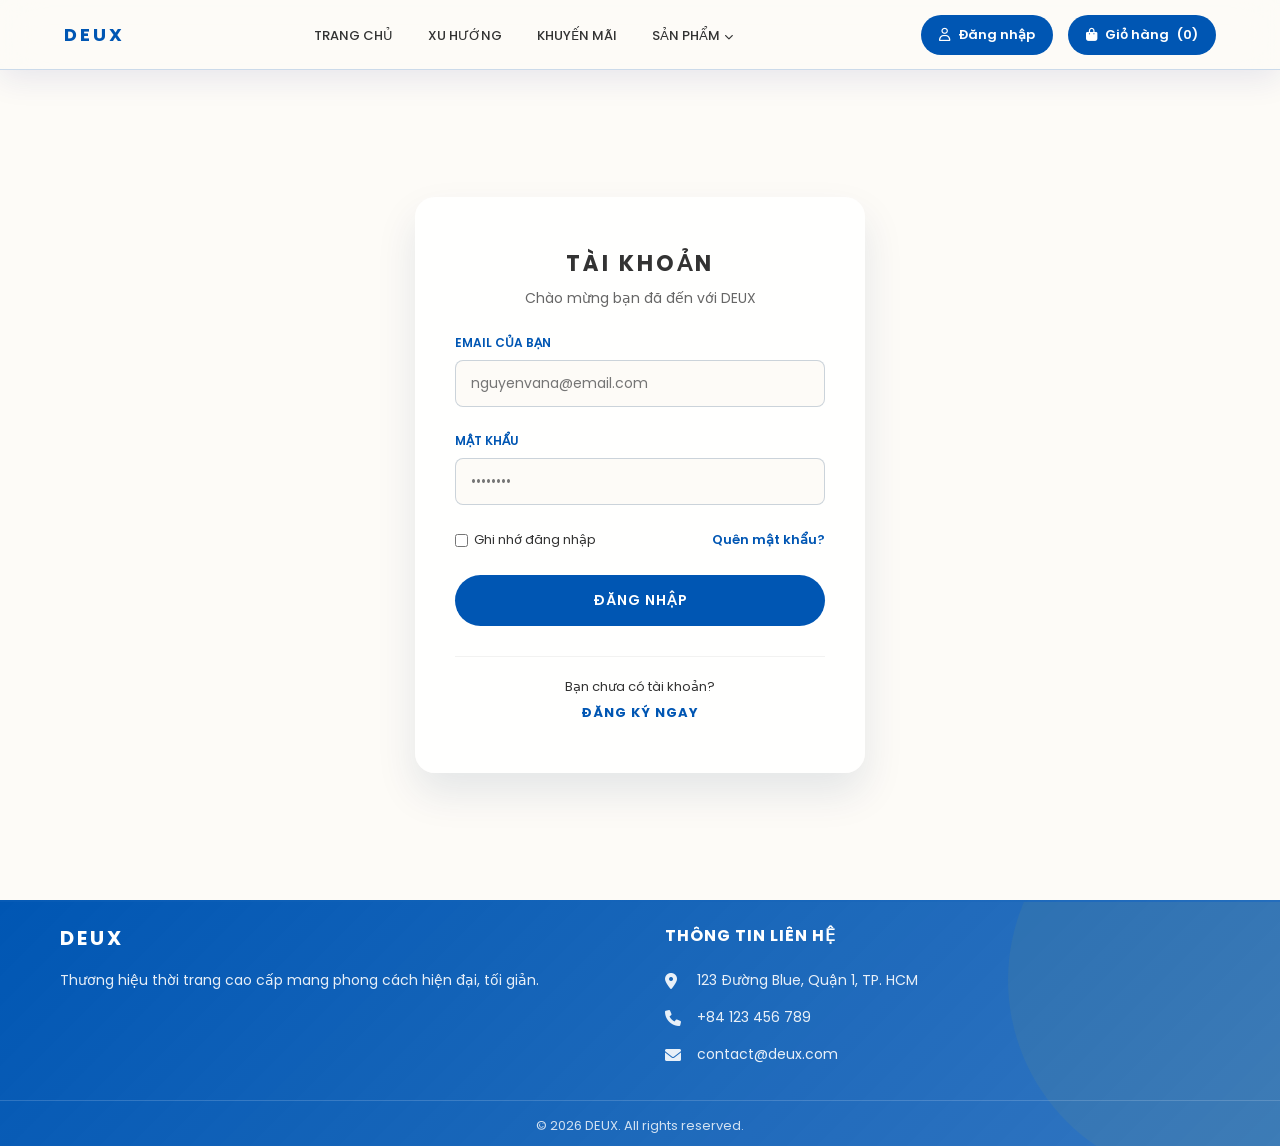
==== pages/auth/auth.html @ 9f166e13 "refactor: Consolidate auth pages into single auth.html" ====
<!--Nguyen Ba Thien An - B2405484-->

<!DOCTYPE html>
<html lang="vi">

<head>
    <meta charset="UTF-8">
    <meta name="viewport" content="width=device-width, initial-scale=1.0">
    <title>DEUX | Tài Khoản</title>
    <link rel="icon" href="/assets/images/favicon.png" type="image/png">
    <link rel="stylesheet" href="/assets/style.css">
    <link rel="stylesheet" href="auth.css">
    <link
        href="https://fonts.googleapis.com/css2?family=Playfair+Display:wght@700&family=Poppins:wght@300;400;600&display=swap"
        rel="stylesheet">
    <link rel="stylesheet" href="https://cdnjs.cloudflare.com/ajax/libs/font-awesome/6.0.0/css/all.min.css">
</head>

<body>

    <header></header>

    <main class="auth-wrapper" id="auth-wrapper">
        <!-- ===== ĐĂNG NHẬP ===== -->
        <div class="auth-container active" id="login-section">
            <div class="auth-header">
                <h2 class="auth-title">TÀI KHOẢN</h2>
                <p class="subtitle">Chào mừng bạn đã đến với DEUX</p>
            </div>

            <form class="login-form">
                <div class="input-group">
                    <label for="login-email">Email của bạn</label>
                    <input type="email" id="email" placeholder="nguyenvana@email.com" required>
                </div>

                <div class="input-group">
                    <label for="login-password">Mật khẩu</label>
                    <input type="password" id="password" placeholder="••••••••" required>
                </div>

                <div class="form-options">
                    <label class="remember-me">
                        <input type="checkbox"> Ghi nhớ đăng nhập
                    </label>
                    <a href="javascript:void(0)" onclick="showSection('forgot')" class="forgot-pass">Quên mật khẩu?</a>
                </div>

                <div id="login-msg"></div>
                <button type="submit" class="btn-auth-submit">Đăng Nhập</button>
            </form>

            <div class="auth-card-footer">
                <p>Bạn chưa có tài khoản?</p>
                <a href="javascript:void(0)" onclick="showSection('register')" class="link-auth">ĐĂNG KÝ NGAY</a>
            </div>
        </div>

        <!-- ===== ĐĂNG KÝ ===== -->
        <div class="auth-container" id="register-section">
            <div class="auth-header">
                <h2 class="auth-title">TÀI KHOẢN</h2>
                <p class="subtitle">Chào mừng bạn đã đến với DEUX</p>
            </div>

            <form class="register-form">
                <div class="form-grid">
                    <div class="input-group">
                        <label for="fullname">Họ Tên<span class="mausao">*</span></label>
                        <input type="text" id="fullname" placeholder="Nguyen Van A" required>
                    </div>

                    <div class="input-group">
                        <label for="email">Email<span class="mausao">*</span></label>
                        <input type="email" id="email" placeholder="nguyenvana@email.com" required>
                    </div>

                    <div class="input-group">
                        <label for="phone">Số điện thoại<span class="mausao">*</span></label>
                        <input type="tel" id="phone" placeholder="0123456789" required>
                    </div>

                    <div class="input-group">
                        <label for="address">Địa chỉ<span class="mausao">*</span></label>
                        <input type="text" id="address" placeholder="Quan 1, Tp.HCM" required>
                    </div>

                    <div class="input-group">
                        <label for="password">Mật Khẩu<span class="mausao">*</span></label>
                        <input type="password" id="password" placeholder="••••••••" required>
                    </div>

                    <div class="input-group">
                        <label for="confirm-password">Nhập Lại Mật Khẩu<span class="mausao">*</span></label>
                        <input type="password" id="confirm-password" placeholder="••••••••" required>
                    </div>
                </div>

                <div class="contact-to-you">
                    <h3 class="contact-title">Liên hệ</h3>
                    <p class="contact-subtitle">Chúng tôi có thể liên hệ với bạn qua hình thức</p>
                    <div class="checkbox-group">
                        <label>
                            <input type="checkbox" name="contact" value="call">
                            Gọi điện
                        </label>
                        <label>
                            <input type="checkbox" name="contact" value="zalo">
                            Zalo
                        </label>
                        <label>
                            <input type="checkbox" name="contact" value="email">
                            Email
                        </label>
                    </div>
                </div>

                <div id="register-msg"></div>
                <button type="submit" class="btn-auth-submit">Đăng Ký</button>
            </form>

            <div class="auth-card-footer">
                <p>Bạn đã có tài khoản?</p>
                <a href="javascript:void(0)" onclick="showSection('login')" class="link-auth">ĐĂNG NHẬP TẠI ĐÂY</a>
            </div>
        </div>

        <!-- ===== QUÊN MẬT KHẨU ===== -->
        <div class="auth-container" id="forgot-section">
            <h1 class="simple-title">QUÊN MẬT KHẨU</h1>
            <p class="simple-subtitle">Nhập email của bạn để lấy lại mật khẩu</p>

            <form class="simple-form">
                <div class="input-line-group">
                    <input type="email" id="reset-email" placeholder="Email Address" required>
                </div>

                <div id="forgot-msg"></div>
                <button type="submit" class="btn-reset-password">LẤY LẠI MẬT KHẨU</button>
            </form>

            <div class="simple-footer">
                <a href="javascript:void(0)" onclick="showSection('login')" class="back-link">QUAY LẠI ĐĂNG NHẬP</a>
            </div>
        </div>
    </main>

    <footer></footer>

    <script src="/assets/components.js"></script>
    <script src="/assets/main.js"></script>
    <script src="/pages/auth/auth.js"></script>
    <script>
        /**
         * Chuyển đổi giữa các section: login, register, forgot
         */
        function showSection(section) {
            const sections = ['login', 'register', 'forgot'];
            const wrapper = document.getElementById('auth-wrapper');
            
            sections.forEach(s => {
                const el = document.getElementById(s + '-section');
                if (el) el.classList.remove('active');
            });
            
            const activeEl = document.getElementById(section + '-section');
            if (activeEl) {
                activeEl.classList.add('active');
                
                // Cập nhật URL hash để load đúng tab nếu refresh (tùy chọn)
                // history.pushState(null, null, '#' + section);
                
                // Adjust wrapper layout
                if (section === 'register') {
                    wrapper.classList.add('register-active');
                } else {
                    wrapper.classList.remove('register-active');
                }
            }
        }

        // Kiểm tra hash hoặc query để auto show section
        window.addEventListener('load', () => {
            const params = new URLSearchParams(window.location.search);
            const mode = params.get('mode');
            if (mode && ['login', 'register', 'forgot'].includes(mode)) {
                showSection(mode);
            }
        });
    </script>
</body>

</html>
---- assets/style.css ----
:root {
    --primary-blue: #0056b3;
    --accent-blue: #003366;
    --white-cream: #fdfbf7;
    --text-dark: #333333;
}

html {
    scroll-behavior: smooth;
}

* {
    margin: 0;
    padding: 0;
    box-sizing: border-box;
}

body {
    font-family: 'Poppins', sans-serif;
    background: var(--white-cream);
    color: var(--text-dark);
    overflow-x: hidden;
}

/* ===== HEADER / NAVBAR ===== */
.menu-mobile {
    display: none;
    color: var(--primary-blue);
    background: none;
    border: none;
    font-size: 20px;
    cursor: pointer;
}

header {
    position: fixed;
    top: 0;
    width: 100%;
    height: 70px;
    display: flex;
    align-items: center;
    padding: 0 5%;
    background: rgba(253, 251, 247, 0.7);
    backdrop-filter: blur(20px);
    z-index: 1000;
    border-bottom: 1px solid rgba(0, 86, 179, 0.2);
    box-shadow: 0 8px 32px rgba(31, 38, 135, 0.1);
    animation: slideDown 0.5s ease-out;
}

@keyframes slideDown {
    from {
        transform: translateY(-100%);
        opacity: 0;
    }

    to {
        transform: translateY(0);
        opacity: 1;
    }
}

.logo {
    color: var(--primary-blue);
    font-weight: 700;
    letter-spacing: 3px;
    font-size: 18px;
    text-decoration: none;
    white-space: nowrap;
    animation: fadeInLeft 0.6s ease-out;
}

@keyframes fadeInLeft {
    from {
        transform: translateX(-50px);
        opacity: 0;
    }

    to {
        transform: translateX(0);
        opacity: 1;
    }
}

/* Nav căn giữa flex */
nav {
    flex: 1;
    display: flex;
    justify-content: center;
}

nav ul {
    display: flex;
    list-style: none;
    gap: 35px;
}

nav a {
    text-decoration: none;
    color: var(--text-dark);
    font-size: 13px;
    text-transform: uppercase;
    font-weight: 500;
    transition: 0.3s;
    position: relative;
}

nav a::after {
    content: '';
    position: absolute;
    bottom: -8px;
    left: 0;
    width: 0;
    height: 3px;
    background: var(--primary-blue);
    transition: width 0.3s ease;
}

nav a:hover::after,
nav a.active::after {
    width: 100%;
}

nav a.active {
    color: var(--primary-blue);
    font-weight: 600;
}

.nav-actions {
    display: flex;
    gap: 15px;
    margin-left: auto;
}

.btn-login,
.btn-cart {
    background: var(--primary-blue);
    color: white;
    border: none;
    padding: 10px 18px;
    border-radius: 25px;
    cursor: pointer;
    font-size: 13px;
    font-weight: 600;
    font-family: 'Poppins', sans-serif;
    transition: background 0.4s ease, transform 0.3s ease, box-shadow 0.3s ease;
    display: flex;
    align-items: center;
    gap: 8px;
    white-space: nowrap;
    text-decoration: none;
}

.btn-login:hover,
.btn-cart:hover {
    background: var(--accent-blue);
    transform: translateY(-2px);
    box-shadow: 0 8px 20px rgba(0, 51, 102, 0.3);
}


/* ===== HERO ===== */
.hero {
    height: 100vh;
    background: linear-gradient(135deg, rgba(0, 51, 102, 0.5) 0%, rgba(0, 86, 179, 0.5) 100%),
        url('/assets/images/hero-bg.jpg') center/cover no-repeat;
    display: flex;
    align-items: center;
    justify-content: center;
    color: white;
    text-align: center;
    margin-top: 70px;
    position: relative;
    overflow: hidden;
}

.hero::before {
    content: '';
    position: absolute;
    top: -50%;
    right: -10%;
    width: 500px;
    height: 500px;
    background: rgba(255, 215, 0, 0.1);
    border-radius: 50%;
    animation: float 6s ease-in-out infinite;
}

.hero::after {
    content: '';
    position: absolute;
    bottom: -30%;
    left: -5%;
    width: 400px;
    height: 400px;
    background: rgba(255, 255, 255, 0.05);
    border-radius: 50%;
    animation: float 8s ease-in-out infinite reverse;
}

@keyframes float {

    0%,
    100% {
        transform: translateY(0);
    }

    50% {
        transform: translateY(30px);
    }
}

.hero-content {
    position: relative;
    z-index: 10;
    animation: fadeInUp 1s ease-out;
}

@keyframes fadeInUp {
    from {
        transform: translateY(50px);
        opacity: 0;
    }

    to {
        transform: translateY(0);
        opacity: 1;
    }
}

.hero-content h1 {
    font-size: 70px;
    font-weight: 700;
    margin-bottom: 20px;
    font-family: 'Playfair Display', serif;
    text-shadow: 0 4px 20px rgba(0, 0, 0, 0.3);
}

.hero-content span {
    color: #FFD700;
}

@keyframes pulse {

    0%,
    100% {
        opacity: 1;
    }

    50% {
        opacity: 0.7;
    }
}

.btn-shop {
    margin-top: 30px;
    padding: 15px 50px;
    background: var(--primary-blue);
    color: white;
    border: none;
    border-radius: 50px;
    font-size: 16px;
    font-weight: 600;
    font-family: 'Poppins', sans-serif;
    cursor: pointer;
    transition: background 0.4s ease, transform 0.4s ease, box-shadow 0.4s ease;
    box-shadow: 0 10px 30px rgba(0, 51, 102, 0.4);
    text-transform: uppercase;
    letter-spacing: 1px;
}

.btn-shop:hover {
    background: var(--accent-blue);
    transform: translateY(-4px);
    box-shadow: 0 15px 40px rgba(0, 51, 102, 0.5);
}

/* ===== COLLECTION SECTIONS ===== */
.collection {
    height: 100vh;
    display: flex;
    align-items: center;
    border-top: 1px solid rgba(0, 86, 179, 0.15);
    position: relative;
    overflow: hidden;

    background: var(--white-cream);
}

/* Đường kẻ trang trí trên */
.collection::before {
    content: '';
    position: absolute;
    top: 0;
    left: 10%;
    right: 10%;
    height: 1px;
    background: rgba(0, 86, 179, 0.3);
}

/* Hoa văn chấm nền */
.collection::after {
    content: '';
    position: absolute;
    inset: 0;
    pointer-events: none;
    z-index: 0;
}

/* Vòng tròn trang trí phải */
.collection .deco-circle-right {
    position: absolute;
    right: -80px;
    top: 50%;
    transform: translateY(-50%);
    width: 340px;
    height: 340px;
    border-radius: 50%;
    border: 1.5px solid rgba(0, 86, 179, 0.12);
    pointer-events: none;
}

.collection .deco-circle-right::before {
    content: '';
    position: absolute;
    inset: 30px;
    border-radius: 50%;
    border: 1px solid rgba(255, 215, 0, 0.15);
}

/* Vòng tròn trang trí trái */
.collection .deco-circle-left {
    position: absolute;
    left: -60px;
    bottom: 60px;
    width: 220px;
    height: 220px;
    border-radius: 50%;
    border: 1px solid rgba(0, 86, 179, 0.1);
    pointer-events: none;
}

/* Container phải nằm trên z-index */
.collection .container {
    position: relative;
    z-index: 1;
}

/* ===== SALE SECTION ===== */
.sale-bg {
    background: rgba(0, 86, 179, 0.04);
}

.sale-bg::after {
    background-image: none;
}

.container {
    max-width: 1200px;
    margin: 0 auto;
    padding: 0 20px;
    width: 100%;
}

.section-title {
    text-align: center;
    font-size: 42px;
    font-weight: 700;
    margin-bottom: 50px;
    color: var(--text-dark);
    animation: fadeIn 0.8s ease-out;
}

@keyframes fadeIn {
    from {
        opacity: 0;
    }

    to {
        opacity: 1;
    }
}

.section-title span {
    color: var(--primary-blue);
}

/* ===== GRID / CARDS ===== */
.grid {
    display: flex;
    justify-content: flex-start;
    align-items: stretch; /* Cố định chiều cao các card bằng nhau */
    gap: 30px;
    overflow-x: auto;
    padding: 10px 0;
    cursor: grab;
}

.grid.dragging {
    cursor: grabbing;
}

.grid::-webkit-scrollbar {
    height: 6px;
}

.grid::-webkit-scrollbar-track {
    background: rgba(0, 51, 102, 0.05);
    border-radius: 10px;
}

.grid::-webkit-scrollbar-thumb {
    background: var(--primary-blue);
    border-radius: 10px;
}

.grid::-webkit-scrollbar-thumb:hover {
    background: var(--primary-blue);
}

.card {
    flex: 0 0 250px;
    background: rgba(253, 251, 247, 0.8);
    backdrop-filter: blur(10px);
    border: 1px solid rgba(0, 86, 179, 0.1);
    border-radius: 15px;
    overflow: hidden;
    transition: 0.4s;
    box-shadow: 0 5px 20px rgba(0, 51, 102, 0.1);
    animation: slideIn 0.6s ease-out;
    position: relative;
    /* Flexbox cho card để nội dung giãn nở */
    display: flex;
    flex-direction: column;
}

@keyframes slideIn {
    from {
        opacity: 0;
        transform: translateY(30px);
    }

    to {
        opacity: 1;
        transform: translateY(0);
    }
}

.card:hover {
    transform: translateY(-8px);
    box-shadow: 0 15px 40px rgba(0, 51, 102, 0.25);
    border-color: rgba(0, 86, 179, 0.3);
    background: rgba(253, 251, 247, 0.95);
}

.badge {
    position: absolute;
    top: 15px;
    right: 15px;
    padding: 8px 15px;
    border-radius: 20px;
    font-size: 11px;
    font-weight: 700;
    text-transform: uppercase;
    z-index: 100;
    animation: slideInRight 0.5s ease-out;
}

@keyframes slideInRight {
    from {
        transform: translateX(100px);
        opacity: 0;
    }

    to {
        transform: translateX(0);
        opacity: 1;
    }
}

.badge.hot {
    background: #FF6B6B;
    color: white;
}

.badge.sale {
    background: #4CAF50;
    color: white;
}

.img-placeholder {
    width: 100%;
    height: 250px;
    position: relative;
    overflow: hidden;
}

/* Ảnh tự crop theo khung — không cần chỉnh kích thước ảnh gốc */
.img-placeholder img {
    width: 100%;
    height: 100%;
    object-fit: cover;
    object-position: center top;
    display: block;
    transition: transform 0.4s ease;
}

.card:hover .img-placeholder img {
    transform: scale(1.05);
}

.img-placeholder::after {
    content: '';
    position: absolute;
    inset: 0;
    background: rgba(0, 51, 102, 0.3);
    transition: 0.3s;
    opacity: 0;
    pointer-events: none;
}

.card:hover .img-placeholder::after {
    opacity: 1;
}

.card-content {
    padding: 20px;
    /* Flexbox cho content để đẩy nút xuống đáy */
    flex: 1;
    display: flex;
    flex-direction: column;
}

.card-title {
    font-size: 16px;
    font-weight: 600;
    margin-bottom: 15px;
    color: var(--text-dark);
    transition: 0.3s;
    /* Truncate long names to 2 lines and keep height consistent */
    display: -webkit-box;
    -webkit-line-clamp: 2;
    line-clamp: 2;
    -webkit-box-orient: vertical;
    overflow: hidden;
    height: 48px;
    line-height: 1.5;
}

.card:hover .card-title {
    color: var(--primary-blue);
}

.card-price {
    font-size: 18px;
    font-weight: 700;
    color: var(--primary-blue);
    margin-bottom: 15px;
}

.old-price {
    text-decoration: line-through;
    color: #999;
    margin-right: 10px;
    font-size: 14px;
}

.new-price {
    color: var(--primary-blue);
    font-weight: 700;
}

.btn-add {
    width: 100%;
    padding: 12px;
    background: var(--primary-blue);
    color: white;
    border: none;
    border-radius: 10px;
    font-size: 14px;
    font-weight: 600;
    font-family: 'Poppins', sans-serif;
    cursor: pointer;
    transition: background 0.4s ease, transform 0.3s ease, box-shadow 0.3s ease;
    margin-top: auto; /* Đẩy nút xuống đáy card */
}

.btn-add:hover {
    background: var(--accent-blue);
    transform: translateY(-2px);
    box-shadow: 0 8px 20px rgba(0, 51, 102, 0.3);
}

/* ===== FOOTER ===== */
footer {
    background: linear-gradient(135deg, var(--primary-blue), rgba(0, 86, 179, 0.8));
    color: white;
    padding: 21px 0 10px;
    border-top: 2px solid rgba(0, 86, 179, 0.3);
    position: relative;
    overflow: hidden;
}

footer::before {
    content: '';
    position: absolute;
    top: -50%;
    right: -10%;
    width: 400px;
    height: 400px;
    background: rgba(255, 215, 0, 0.05);
    border-radius: 50%;
    animation: float 8s ease-in-out infinite;
}

.footer-grid {
    display: grid;
    grid-template-columns: 1fr 1fr;
    gap: 50px;
    margin-bottom: 20px;
    position: relative;
    z-index: 10;
}

footer .logo {
    color: white;
    font-size: 20px;
    letter-spacing: 3px;
    display: block;
    margin-bottom: 15px;
}

footer>.container>div>p {
    font-size: 14px;
    line-height: 1.8;
    opacity: 0.9;
}

.footer-contact h4 {
    font-size: 16px;
    margin-bottom: 20px;
    text-transform: uppercase;
    letter-spacing: 1px;
}

.footer-contact p {
    font-size: 14px;
    margin-bottom: 12px;
    display: flex;
    align-items: center;
    gap: 12px;
    transition: 0.3s;
    opacity: 0.9;
}

.footer-contact p:hover {
    opacity: 1;
    transform: translateX(5px);
}

.footer-contact i {
    font-size: 16px;
    width: 20px;
}

.footer-bottom {
    text-align: center;
    padding-top: 15px;
    border-top: 1px solid rgba(255, 255, 255, 0.2);
    font-size: 13px;
    opacity: 0.8;
    position: relative;
    z-index: 10;
}

/* ===== USER DROPDOWN MENU ===== */
.user-menu-wrapper {
    position: relative;
}

.user-chevron {
    font-size: 10px !important;
    transition: transform 0.3s ease;
}

.user-menu-wrapper.open .user-chevron {
    transform: rotate(180deg);
}

.user-dropdown {
    display: none;
    position: absolute;
    top: calc(100% + 10px);
    right: 0;
    min-width: 180px;
    background: white;
    border-radius: 12px;
    box-shadow: 0 10px 35px rgba(0, 51, 102, 0.15);
    border: 1px solid rgba(0, 86, 179, 0.1);
    overflow: hidden;
    z-index: 2000;
    animation: dropdownIn 0.2s ease-out;
}

@keyframes dropdownIn {
    from {
        opacity: 0;
        transform: translateY(-8px);
    }

    to {
        opacity: 1;
        transform: translateY(0);
    }
}

.user-menu-wrapper.open .user-dropdown {
    display: block;
}

.user-dropdown-item {
    display: flex;
    align-items: center;
    gap: 10px;
    width: 100%;
    padding: 12px 18px;
    font-family: 'Poppins', sans-serif;
    font-size: 13px;
    font-weight: 500;
    color: var(--text-dark);
    text-decoration: none;
    background: none;
    border: none;
    cursor: pointer;
    transition: background 0.2s, color 0.2s;
    text-align: left;
}

.user-dropdown-item i {
    font-size: 14px;
    color: var(--primary-blue);
    width: 16px;
}

.user-dropdown-item:hover {
    background: rgba(0, 86, 179, 0.06);
    color: var(--primary-blue);
}

.user-dropdown-logout {
    color: #c0392b !important;
}

.user-dropdown-logout i {
    color: #c0392b !important;
}

.user-dropdown-logout:hover {
    background: rgba(192, 57, 43, 0.06) !important;
}

.user-dropdown-divider {
    height: 1px;
    background: rgba(0, 0, 0, 0.06);
    margin: 2px 0;
}

/* ===== CUSTOM LOGOUT MODAL ===== */
.custom-modal {
    position: fixed;
    inset: 0;
    background: rgba(0, 0, 0, 0.4);
    backdrop-filter: blur(4px);
    display: flex;
    align-items: center;
    justify-content: center;
    z-index: 3000;
    opacity: 0;
    visibility: hidden;
    transition: all 0.3s ease;
}

.custom-modal.show {
    opacity: 1;
    visibility: visible;
}

.modal-content {
    background: var(--white-cream);
    padding: 30px;
    border-radius: 20px;
    width: 90%;
    max-width: 400px;
    text-align: center;
    box-shadow: 0 20px 60px rgba(0, 51, 102, 0.2);
    transform: translateY(20px);
    transition: transform 0.3s ease;
    border: 1px solid rgba(0, 86, 179, 0.1);
}

.custom-modal.show .modal-content {
    transform: translateY(0);
}

.modal-content h3 {
    color: var(--primary-blue);
    margin-bottom: 15px;
    font-size: 20px;
}

.modal-content p {
    font-size: 14px;
    color: #666;
    margin-bottom: 25px;
}

.modal-actions {
    display: flex;
    gap: 12px;
}

.btn-modal {
    flex: 1;
    padding: 12px;
    border: none;
    border-radius: 12px;
    font-weight: 600;
    cursor: pointer;
    font-family: 'Poppins', sans-serif;
    transition: 0.3s;
}

.btn-confirm {
    background: #c0392b;
    color: white;
}

.btn-confirm:hover {
    background: #a93226;
    transform: translateY(-2px);
}

.btn-cancel {
    background: #e0e0e0;
    color: var(--text-dark);
}

.btn-cancel:hover {
    background: #d0d0d0;
}

/* ===== MOBILE ===== */
@media (max-width: 1130px) {
    header {
        padding: 0 15px;
    }

    .menu-mobile {
        display: block;
        margin-left: auto;
    }

    nav {
        position: static;
        transform: none;
        display: none;
        flex: unset;
    }

    nav.active {
        display: flex;
        position: absolute;
        top: 70px;
        left: 0;
        right: 0;
        background: rgba(253, 251, 247, 0.97);
        backdrop-filter: blur(20px);
        padding: 20px 25px 25px;
        border-bottom: 1px solid rgba(0, 86, 179, 0.2);
        flex-direction: column;
        gap: 0;
    }

    nav.active ul {
        flex-direction: column;
        gap: 15px;
    }

    .nav-mobile-actions {
        display: flex;
        gap: 12px;
        margin-top: 20px;
        padding-top: 20px;
        border-top: 1px solid rgba(0, 86, 179, 0.15);
    }

    .nav-mobile-actions .btn-login,
    .nav-mobile-actions .btn-cart {
        flex: 1;
        justify-content: center;
    }

    /* Xóa gạch chân hover cho btn-login / btn-cart trong mobile nav */
    .nav-mobile-actions .btn-login::after,
    .nav-mobile-actions .btn-cart::after {
        display: none !important;
    }

    /* Dropdown trên mobile: căn trái theo nút, không căn giữa trang */
    .nav-has-dropdown .nav-dropdown {
        left: 0;
        transform: none;
        animation: navDropInMobile 0.18s ease-out;
    }

    @keyframes navDropInMobile {
        from { opacity: 0; transform: translateY(-6px); }
        to   { opacity: 1; transform: translateY(0); }
    }

    .nav-actions {
        display: none;
    }

    .hero-content h1 {
        font-size: 40px;
    }

    .section-title {
        font-size: 28px;
    }

    .card {
        flex: 0 0 200px;
    }

    .footer-grid {
        grid-template-columns: 1fr;
        gap: 30px;
    }
}
---- pages/auth/auth.css ----
/* Nguyen Ba Thien An - B2405484 */
/* Consolidated styles for Auth pages (Login, Register, Forgot Password) */

/* Colors will be inherited from /assets/style.css */

/* ===== WRAPPERS ===== */
.auth-wrapper {
    min-height: calc(100vh - 70px);
    display: flex;
    align-items: center;
    justify-content: center;
    background: var(--white-cream);
    padding: 40px 20px;
    margin-top: 70px;
}

/* Specific adjustment for register which is taller */
.auth-wrapper.register-active {
    align-items: flex-start;
    padding: 30px 20px;
}

/* ===== CONTAINERS ===== */
.auth-container {
    width: 100%;
    max-width: 450px;
    padding: 50px 40px;
    background: rgba(255, 255, 255, 0.9);
    border-radius: 20px;
    box-shadow: 0 20px 40px rgba(0, 51, 102, 0.1);
    animation: slideIn 0.6s ease-out;
    display: none; /* Hidden by default */
}

.auth-container.active {
    display: block;
}

/* Register container needs to be wider */
.auth-container#register-section {
    max-width: 640px;
    padding: 35px 40px;
}

/* Forgot container style */
.auth-container#forgot-section {
    max-width: 500px;
    text-align: center;
}

@keyframes slideIn {
    from { opacity: 0; transform: translateY(30px); }
    to   { opacity: 1; transform: translateY(0); }
}

/* ===== HEADER FORM ===== */
.auth-header {
    text-align: center;
    margin-bottom: 20px;
}

.auth-title {
    font-size: 22px;
    font-weight: 700;
    letter-spacing: 3px;
    color: var(--text-dark);
    text-transform: uppercase;
    margin-bottom: 8px;
}

.subtitle {
    font-size: 14px;
    color: #666;
    margin-bottom: 25px;
}

/* ===== FORGOT PASSWORD SPECIFIC HEADER ===== */
.simple-title {
    font-family: 'Playfair Display', serif;
    font-size: 32px;
    letter-spacing: 5px;
    color: var(--text-dark);
    margin-bottom: 15px;
    text-transform: uppercase;
}

.simple-subtitle {
    font-size: 14px;
    color: #666;
    margin-bottom: 50px;
    letter-spacing: 1px;
}

/* ===== INPUT GROUPS ===== */
.input-group {
    text-align: left;
    margin-bottom: 25px;
}

.input-group label {
    display: block;
    font-size: 12px;
    font-weight: 600;
    margin-bottom: 8px;
    color: var(--primary-blue);
    text-transform: uppercase;
}

.mausao {
    color: #e03131;
    margin-left: 3px;
}

.input-group input {
    width: 100%;
    padding: 12px 15px;
    border: 1px solid rgba(0, 51, 102, 0.2);
    border-radius: 8px;
    font-family: 'Poppins', sans-serif;
    font-size: 14px;
    background: var(--white-cream);
    color: var(--text-dark);
    transition: 0.3s;
}

.input-group input:focus {
    border-color: var(--accent-blue);
    outline: none;
    box-shadow: 0 0 0 3px rgba(0, 86, 179, 0.1);
}

/* ===== GRID FOR REGISTER ===== */
.form-grid {
    display: grid;
    grid-template-columns: 1fr 1fr;
    gap: 0 20px;
}

/* ===== FORGOT PASSWORD INPUT ===== */
.input-line-group {
    margin-bottom: 40px;
    border-bottom: 1px solid #ccc;
}

.input-line-group input {
    width: 100%;
    padding: 10px 0;
    border: none;
    background: transparent;
    outline: none;
    font-size: 15px;
    font-family: 'Poppins', sans-serif;
    color: var(--text-dark);
    text-align: center;
}

.input-line-group input::placeholder {
    color: #999;
    text-transform: uppercase;
    font-size: 12px;
    letter-spacing: 1px;
}

/* ===== FORM OPTIONS (remember / forgot) ===== */
.form-options {
    display: flex;
    justify-content: space-between;
    align-items: center;
    font-size: 13px;
    margin-bottom: 15px;
}

.remember-me {
    display: flex;
    align-items: center;
    gap: 6px;
    cursor: pointer;
    color: var(--text-dark);
}

.forgot-pass {
    color: var(--primary-blue);
    text-decoration: none;
    font-weight: 600;
    transition: 0.2s;
}

.forgot-pass:hover {
    color: var(--accent-blue);
    text-decoration: underline;
}

/* ===== BUTTONS ===== */
.btn-auth-submit, .btn-reset-password {
    width: 100%;
    padding: 15px;
    background: var(--primary-blue);
    color: white;
    border: none;
    border-radius: 50px;
    font-family: 'Poppins', sans-serif;
    font-size: 14px;
    font-weight: 600;
    letter-spacing: 1px;
    cursor: pointer;
    transition: all 0.4s ease;
    margin-top: 10px;
    text-transform: uppercase;
}

.btn-auth-submit:hover, .btn-reset-password:hover {
    background: var(--accent-blue);
    transform: translateY(-3px);
    box-shadow: 0 10px 25px rgba(0, 51, 102, 0.3);
}

.btn-reset-password {
    border-radius: 4px;
    padding: 18px;
    font-size: 13px;
}

.btn-reset-password:hover {
    letter-spacing: 2px;
}

/* ===== CHECKBOX GROUP (Register) ===== */
.contact-to-you {
    text-align: left;
    margin-bottom: 18px;
    padding: 12px 0 0;
    border-top: 1px solid rgba(0, 51, 102, 0.08);
}

.contact-title {
    font-size: 14px;
    font-weight: 600;
    color: var(--text-dark);
    margin-bottom: 3px;
}

.contact-subtitle {
    font-size: 12px;
    color: #666;
    margin-bottom: 10px;
}

.checkbox-group {
    display: flex;
    flex-direction: row;
    gap: 20px;
}

.checkbox-group label {
    display: flex;
    align-items: center;
    gap: 10px;
    font-size: 14px;
    color: var(--text-dark);
    cursor: pointer;
}

.checkbox-group input[type="checkbox"] {
    width: 16px;
    height: 16px;
    accent-color: var(--primary-blue);
    cursor: pointer;
}

/* ===== FOOTERS ===== */
.auth-card-footer, .simple-footer {
    margin-top: 30px;
    font-size: 13px;
    text-align: center;
    border-top: 1px solid rgba(0, 0, 0, 0.05);
    padding-top: 20px;
    color: var(--text-dark);
}

.link-auth, .back-link {
    display: inline-block;
    margin-top: 6px;
    color: var(--primary-blue);
    font-weight: 700;
    text-decoration: none;
    letter-spacing: 1px;
    transition: 0.2s;
}

.back-link {
    font-size: 12px;
    font-weight: 600;
    color: var(--text-dark);
    text-decoration: underline;
}

.link-auth:hover, .back-link:hover {
    color: var(--accent-blue);
    text-decoration: underline;
}

/* ===== MOBILE ===== */
@media (max-width: 768px) {
    .auth-container {
        padding: 35px 25px;
    }

    .form-grid {
        grid-template-columns: 1fr;
    }

    .checkbox-group {
        flex-direction: column;
        gap: 10px;
    }

    .form-options {
        flex-direction: column;
        align-items: flex-start;
        gap: 10px;
    }
}
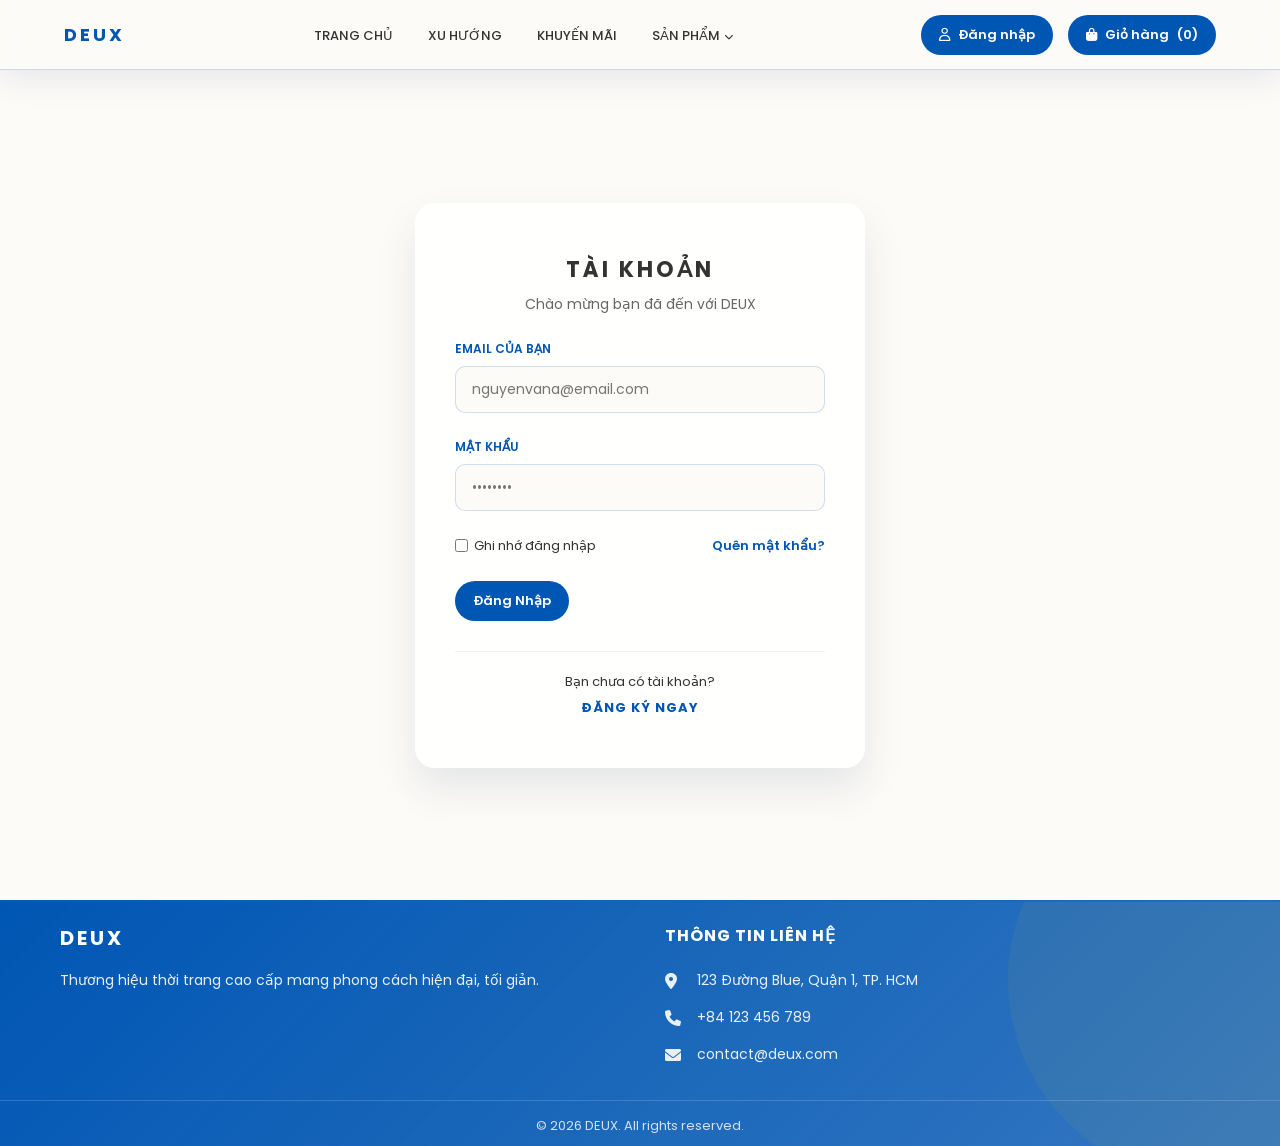
==== commit 856d9da0: "refactor: UI classes and unify button/input styles" ====
--- a/pages/auth/auth.html
+++ b/pages/auth/auth.html
@@ -20,7 +20,7 @@
 
     <header></header>
 
-    <main class="auth-wrapper" id="auth-wrapper">
+    <main class="page-wrapper auth-wrapper" id="auth-wrapper">
         <!-- ===== ĐĂNG NHẬP ===== -->
         <div class="auth-container active" id="login-section">
             <div class="auth-header">
@@ -31,12 +31,12 @@
             <form class="login-form">
                 <div class="input-group">
                     <label for="login-email">Email của bạn</label>
-                    <input type="email" id="email" placeholder="nguyenvana@email.com" required>
+                    <input type="email" id="email" class="input-field" placeholder="nguyenvana@email.com" required>
                 </div>
 
                 <div class="input-group">
                     <label for="login-password">Mật khẩu</label>
-                    <input type="password" id="password" placeholder="••••••••" required>
+                    <input type="password" id="password" class="input-field" placeholder="••••••••" required>
                 </div>
 
                 <div class="form-options">
@@ -47,7 +47,7 @@
                 </div>
 
                 <div id="login-msg"></div>
-                <button type="submit" class="btn-auth-submit">Đăng Nhập</button>
+                <button type="submit" class="btn btn-primary btn-round btn-auth-submit">Đăng Nhập</button>
             </form>
 
             <div class="auth-card-footer">
@@ -67,32 +67,32 @@
                 <div class="form-grid">
                     <div class="input-group">
                         <label for="fullname">Họ Tên<span class="mausao">*</span></label>
-                        <input type="text" id="fullname" placeholder="Nguyen Van A" required>
+                        <input type="text" id="fullname" class="input-field" placeholder="Nguyen Van A" required>
                     </div>
 
                     <div class="input-group">
                         <label for="email">Email<span class="mausao">*</span></label>
-                        <input type="email" id="email" placeholder="nguyenvana@email.com" required>
+                        <input type="email" id="email" class="input-field" placeholder="nguyenvana@email.com" required>
                     </div>
 
                     <div class="input-group">
                         <label for="phone">Số điện thoại<span class="mausao">*</span></label>
-                        <input type="tel" id="phone" placeholder="0123456789" required>
+                        <input type="tel" id="phone" class="input-field" placeholder="0123456789" required>
                     </div>
 
                     <div class="input-group">
                         <label for="address">Địa chỉ<span class="mausao">*</span></label>
-                        <input type="text" id="address" placeholder="Quan 1, Tp.HCM" required>
+                        <input type="text" id="address" class="input-field" placeholder="Quan 1, Tp.HCM" required>
                     </div>
 
                     <div class="input-group">
                         <label for="password">Mật Khẩu<span class="mausao">*</span></label>
-                        <input type="password" id="password" placeholder="••••••••" required>
+                        <input type="password" id="password" class="input-field" placeholder="••••••••" required>
                     </div>
 
                     <div class="input-group">
                         <label for="confirm-password">Nhập Lại Mật Khẩu<span class="mausao">*</span></label>
-                        <input type="password" id="confirm-password" placeholder="••••••••" required>
+                        <input type="password" id="confirm-password" class="input-field" placeholder="••••••••" required>
                     </div>
                 </div>
 
@@ -116,7 +116,7 @@
                 </div>
 
                 <div id="register-msg"></div>
-                <button type="submit" class="btn-auth-submit">Đăng Ký</button>
+                <button type="submit" class="btn btn-primary btn-round btn-auth-submit">Đăng Ký</button>
             </form>
 
             <div class="auth-card-footer">
@@ -132,11 +132,11 @@
 
             <form class="simple-form">
                 <div class="input-line-group">
-                    <input type="email" id="reset-email" placeholder="Email Address" required>
+                    <input type="email" id="reset-email" class="input-field" placeholder="Email Address" required>
                 </div>
 
                 <div id="forgot-msg"></div>
-                <button type="submit" class="btn-reset-password">LẤY LẠI MẬT KHẨU</button>
+                <button type="submit" class="btn btn-primary btn-reset-password">LẤY LẠI MẬT KHẨU</button>
             </form>
 
             <div class="simple-footer">
--- a/assets/style.css
+++ b/assets/style.css
@@ -132,30 +132,77 @@
     margin-left: auto;
 }
 
-.btn-login,
-.btn-cart {
-    background: var(--primary-blue);
-    color: white;
-    border: none;
+/* ===== BASE COMPONENTS ===== */
+.page-wrapper {
+    padding-top: 70px;
+    min-height: 100vh;
+}
+
+/* Buttons */
+.btn {
+    display: inline-flex;
+    align-items: center;
+    justify-content: center;
+    gap: 8px;
     padding: 10px 18px;
     border-radius: 25px;
+    border: none;
     cursor: pointer;
     font-size: 13px;
     font-weight: 600;
     font-family: 'Poppins', sans-serif;
-    transition: background 0.4s ease, transform 0.3s ease, box-shadow 0.3s ease;
-    display: flex;
-    align-items: center;
-    gap: 8px;
+    transition: all 0.4s ease;
+    text-decoration: none;
     white-space: nowrap;
-    text-decoration: none;
-}
-
-.btn-login:hover,
-.btn-cart:hover {
+}
+
+.btn-primary {
+    background: var(--primary-blue);
+    color: white;
+}
+
+.btn-primary:hover {
     background: var(--accent-blue);
     transform: translateY(-2px);
     box-shadow: 0 8px 20px rgba(0, 51, 102, 0.3);
+}
+
+.btn-outline {
+    background: transparent;
+    border: 1.5px solid var(--primary-blue);
+    color: var(--primary-blue);
+}
+
+.btn-outline:hover {
+    background: rgba(0, 86, 179, 0.05);
+}
+
+.btn-round { border-radius: 50px; }
+.btn-full { width: 100%; }
+
+/* Inputs */
+.input-field {
+    width: 100%;
+    padding: 12px 16px;
+    border: 1.5px solid rgba(0, 86, 179, 0.18);
+    border-radius: 10px;
+    font-family: inherit;
+    font-size: 14px;
+    background: var(--white-cream);
+    color: var(--text-dark);
+    outline: none;
+    transition: all 0.3s;
+}
+
+.input-field:focus {
+    border-color: var(--primary-blue);
+    box-shadow: 0 0 0 3px rgba(0, 86, 179, 0.1);
+}
+
+.btn-login,
+.btn-cart {
+    /* These will now use the .btn classes in HTML, 
+       but keeping them here for backward compatibility or specific nav overrides if needed */
 }
 
 
@@ -255,24 +302,6 @@
 .btn-shop {
     margin-top: 30px;
     padding: 15px 50px;
-    background: var(--primary-blue);
-    color: white;
-    border: none;
-    border-radius: 50px;
-    font-size: 16px;
-    font-weight: 600;
-    font-family: 'Poppins', sans-serif;
-    cursor: pointer;
-    transition: background 0.4s ease, transform 0.4s ease, box-shadow 0.4s ease;
-    box-shadow: 0 10px 30px rgba(0, 51, 102, 0.4);
-    text-transform: uppercase;
-    letter-spacing: 1px;
-}
-
-.btn-shop:hover {
-    background: var(--accent-blue);
-    transform: translateY(-4px);
-    box-shadow: 0 15px 40px rgba(0, 51, 102, 0.5);
 }
 
 /* ===== COLLECTION SECTIONS ===== */
@@ -287,7 +316,6 @@
     background: var(--white-cream);
 }
 
-/* Đường kẻ trang trí trên */
 .collection::before {
     content: '';
     position: absolute;
@@ -298,7 +326,6 @@
     background: rgba(0, 86, 179, 0.3);
 }
 
-/* Hoa văn chấm nền */
 .collection::after {
     content: '';
     position: absolute;
@@ -307,7 +334,6 @@
     z-index: 0;
 }
 
-/* Vòng tròn trang trí phải */
 .collection .deco-circle-right {
     position: absolute;
     right: -80px;
@@ -328,7 +354,6 @@
     border: 1px solid rgba(255, 215, 0, 0.15);
 }
 
-/* Vòng tròn trang trí trái */
 .collection .deco-circle-left {
     position: absolute;
     left: -60px;
@@ -340,7 +365,6 @@
     pointer-events: none;
 }
 
-/* Container phải nằm trên z-index */
 .collection .container {
     position: relative;
     z-index: 1;
@@ -389,7 +413,7 @@
 .grid {
     display: flex;
     justify-content: flex-start;
-    align-items: stretch; /* Cố định chiều cao các card bằng nhau */
+    align-items: stretch;
     gap: 30px;
     overflow-x: auto;
     padding: 10px 0;
@@ -429,7 +453,6 @@
     box-shadow: 0 5px 20px rgba(0, 51, 102, 0.1);
     animation: slideIn 0.6s ease-out;
     position: relative;
-    /* Flexbox cho card để nội dung giãn nở */
     display: flex;
     flex-direction: column;
 }
@@ -478,12 +501,12 @@
     }
 }
 
-.badge.hot {
+.badge-hot {
     background: #FF6B6B;
     color: white;
 }
 
-.badge.sale {
+.badge-sale {
     background: #4CAF50;
     color: white;
 }
@@ -495,7 +518,6 @@
     overflow: hidden;
 }
 
-/* Ảnh tự crop theo khung — không cần chỉnh kích thước ảnh gốc */
 .img-placeholder img {
     width: 100%;
     height: 100%;
@@ -525,7 +547,6 @@
 
 .card-content {
     padding: 20px;
-    /* Flexbox cho content để đẩy nút xuống đáy */
     flex: 1;
     display: flex;
     flex-direction: column;
@@ -537,7 +558,6 @@
     margin-bottom: 15px;
     color: var(--text-dark);
     transition: 0.3s;
-    /* Truncate long names to 2 lines and keep height consistent */
     display: -webkit-box;
     -webkit-line-clamp: 2;
     line-clamp: 2;
@@ -571,24 +591,7 @@
 }
 
 .btn-add {
-    width: 100%;
-    padding: 12px;
-    background: var(--primary-blue);
-    color: white;
-    border: none;
-    border-radius: 10px;
-    font-size: 14px;
-    font-weight: 600;
-    font-family: 'Poppins', sans-serif;
-    cursor: pointer;
-    transition: background 0.4s ease, transform 0.3s ease, box-shadow 0.3s ease;
-    margin-top: auto; /* Đẩy nút xuống đáy card */
-}
-
-.btn-add:hover {
-    background: var(--accent-blue);
-    transform: translateY(-2px);
-    box-shadow: 0 8px 20px rgba(0, 51, 102, 0.3);
+    margin-top: auto;
 }
 
 /* ===== FOOTER ===== */
--- a/pages/auth/auth.css
+++ b/pages/auth/auth.css
@@ -111,24 +111,6 @@
     margin-left: 3px;
 }
 
-.input-group input {
-    width: 100%;
-    padding: 12px 15px;
-    border: 1px solid rgba(0, 51, 102, 0.2);
-    border-radius: 8px;
-    font-family: 'Poppins', sans-serif;
-    font-size: 14px;
-    background: var(--white-cream);
-    color: var(--text-dark);
-    transition: 0.3s;
-}
-
-.input-group input:focus {
-    border-color: var(--accent-blue);
-    outline: none;
-    box-shadow: 0 0 0 3px rgba(0, 86, 179, 0.1);
-}
-
 /* ===== GRID FOR REGISTER ===== */
 .form-grid {
     display: grid;
@@ -139,26 +121,6 @@
 /* ===== FORGOT PASSWORD INPUT ===== */
 .input-line-group {
     margin-bottom: 40px;
-    border-bottom: 1px solid #ccc;
-}
-
-.input-line-group input {
-    width: 100%;
-    padding: 10px 0;
-    border: none;
-    background: transparent;
-    outline: none;
-    font-size: 15px;
-    font-family: 'Poppins', sans-serif;
-    color: var(--text-dark);
-    text-align: center;
-}
-
-.input-line-group input::placeholder {
-    color: #999;
-    text-transform: uppercase;
-    font-size: 12px;
-    letter-spacing: 1px;
 }
 
 /* ===== FORM OPTIONS (remember / forgot) ===== */
@@ -191,33 +153,15 @@
 }
 
 /* ===== BUTTONS ===== */
-.btn-auth-submit, .btn-reset-password {
-    width: 100%;
-    padding: 15px;
-    background: var(--primary-blue);
-    color: white;
-    border: none;
-    border-radius: 50px;
-    font-family: 'Poppins', sans-serif;
-    font-size: 14px;
-    font-weight: 600;
-    letter-spacing: 1px;
-    cursor: pointer;
-    transition: all 0.4s ease;
+.btn-auth-submit {
     margin-top: 10px;
-    text-transform: uppercase;
-}
-
-.btn-auth-submit:hover, .btn-reset-password:hover {
-    background: var(--accent-blue);
-    transform: translateY(-3px);
-    box-shadow: 0 10px 25px rgba(0, 51, 102, 0.3);
 }
 
 .btn-reset-password {
-    border-radius: 4px;
+    border-radius: 10px; /* Overriding round for the line form style */
     padding: 18px;
     font-size: 13px;
+    margin-top: 10px;
 }
 
 .btn-reset-password:hover {
